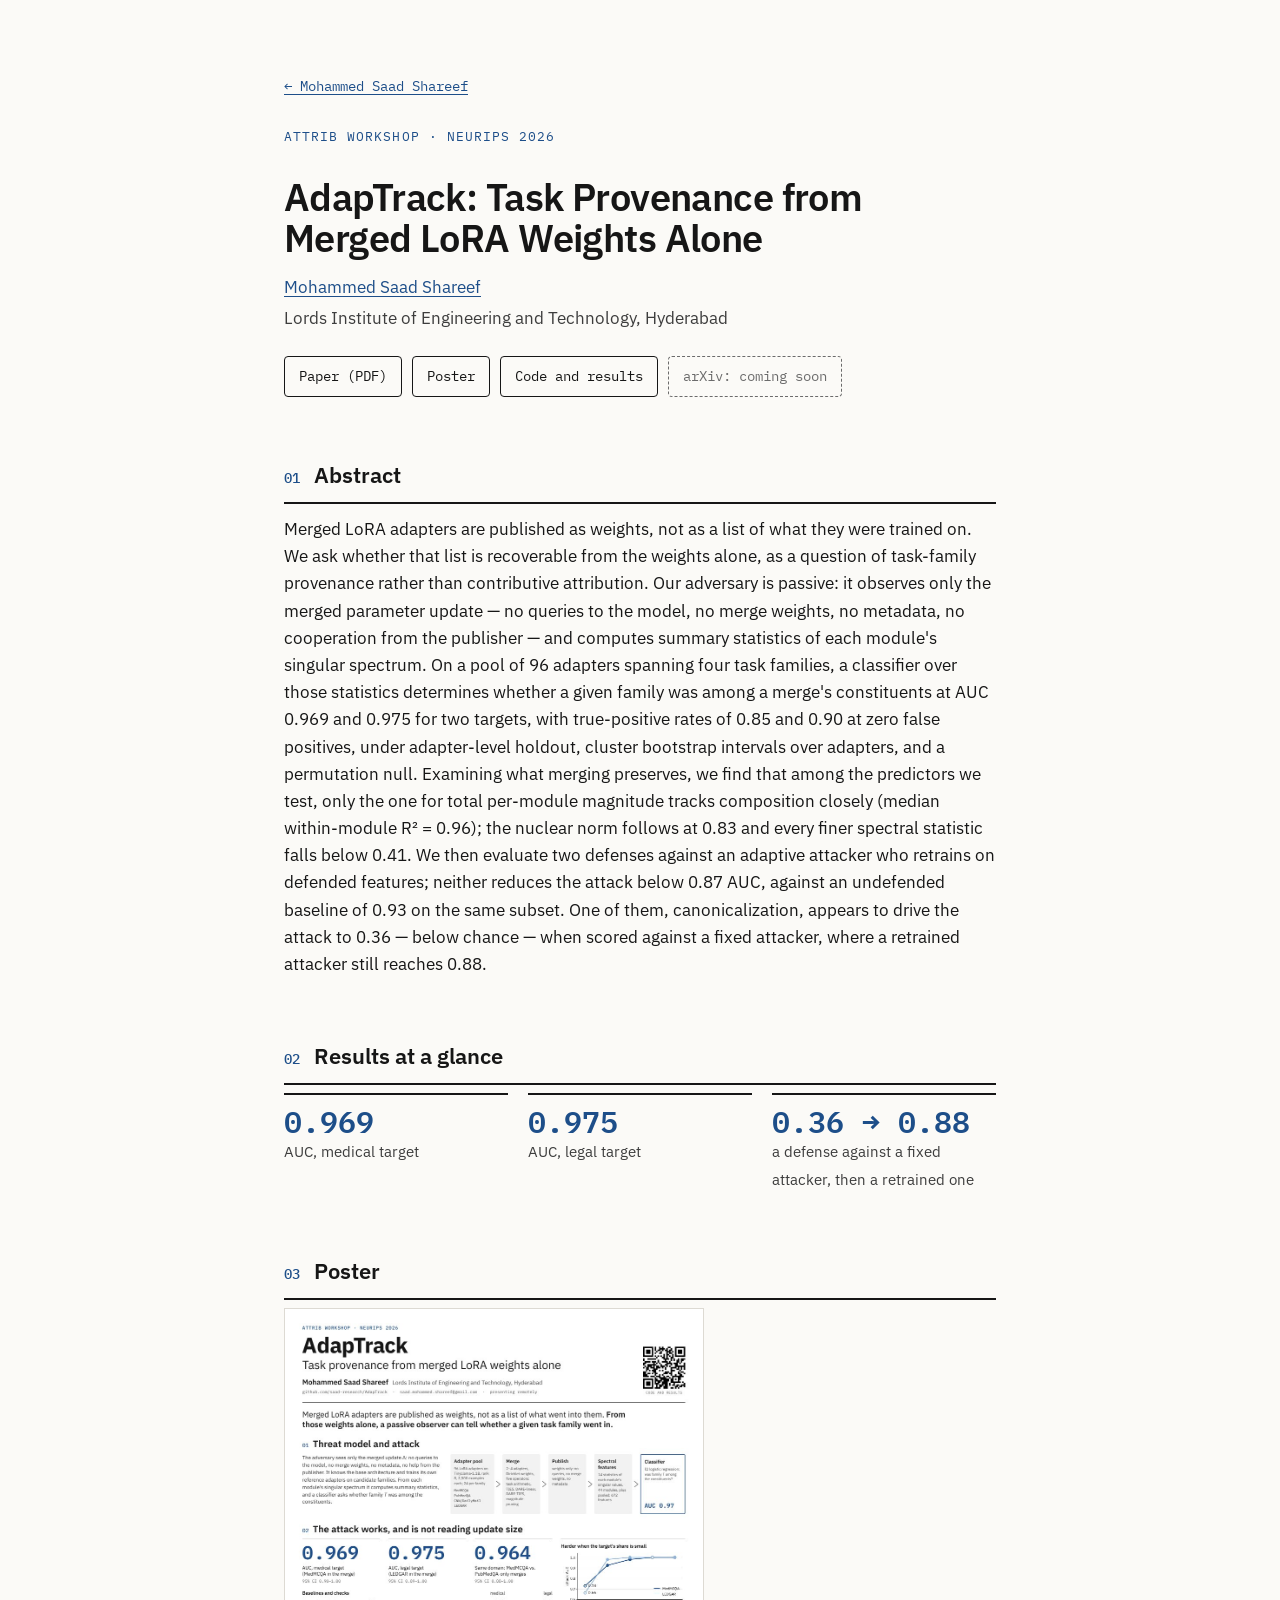
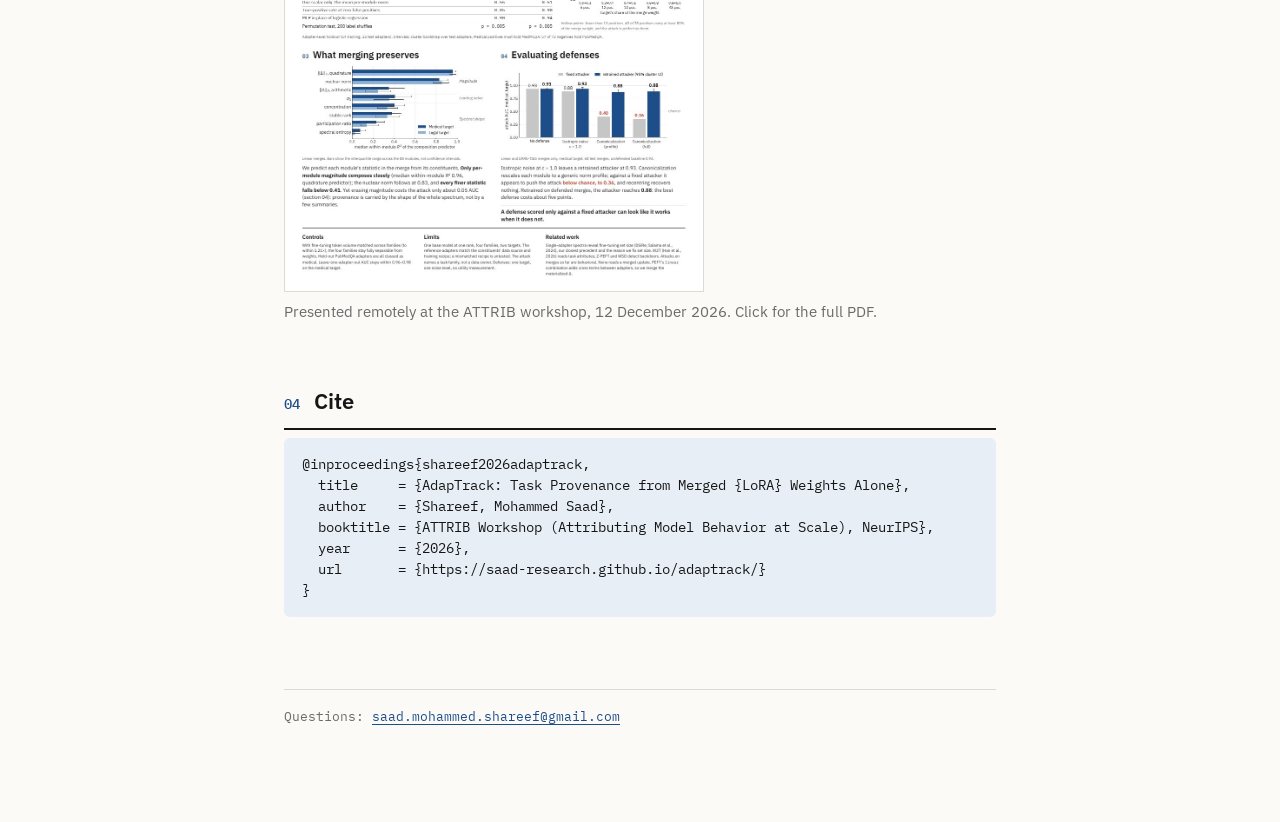
==== index.html @ 5684239e "Add files via upload" ====
<!doctype html>
<html lang="en">
<head>
<meta charset="utf-8">
<meta name="viewport" content="width=device-width, initial-scale=1">
<title>AdapTrack: Task Provenance from Merged LoRA Weights Alone</title>
<meta name="description" content="AdapTrack (ATTRIB Workshop, NeurIPS 2026): recovering which task families went into a merged LoRA adapter from its weights alone. Paper, poster, code.">
<link rel="preconnect" href="https://fonts.googleapis.com">
<link rel="preconnect" href="https://fonts.gstatic.com" crossorigin>
<link rel="stylesheet" href="https://fonts.googleapis.com/css2?family=IBM+Plex+Mono:wght@400;500;600&family=IBM+Plex+Sans:ital,wght@0,400;0,600;1,400&display=swap">
<link rel="stylesheet" href="../style.css">
</head>
<body>
<main class="page">

<a class="back" href="../">← Mohammed Saad Shareef</a>

<p class="kicker" style="margin-top: 28px">ATTRIB Workshop · NeurIPS 2026</p>
<h1 class="paper-title">AdapTrack: Task Provenance from Merged LoRA Weights Alone</h1>
<p class="authors"><a href="../">Mohammed Saad Shareef</a></p>
<p class="venue">Lords Institute of Engineering and Technology, Hyderabad</p>

<div class="buttons">
<a href="../files/adaptrack-neurips-attrib-2026.pdf">Paper (PDF)</a>
<a href="../files/adaptrack-poster.pdf">Poster</a>
<a href="https://github.com/saad-research/AdapTrack">Code and results</a>
<span>arXiv: coming soon</span>
</div>

<section>
<h2><span class="num">01</span>Abstract</h2>
<p>Merged LoRA adapters are published as weights, not as a list of what they were trained on. We ask whether that list is recoverable from the weights alone, as a question of task-family provenance rather than contributive attribution. Our adversary is passive: it observes only the merged parameter update — no queries to the model, no merge weights, no metadata, no cooperation from the publisher — and computes summary statistics of each module's singular spectrum. On a pool of 96 adapters spanning four task families, a classifier over those statistics determines whether a given family was among a merge's constituents at AUC 0.969 and 0.975 for two targets, with true-positive rates of 0.85 and 0.90 at zero false positives, under adapter-level holdout, cluster bootstrap intervals over adapters, and a permutation null. Examining what merging preserves, we find that among the predictors we test, only the one for total per-module magnitude tracks composition closely (median within-module R² = 0.96); the nuclear norm follows at 0.83 and every finer spectral statistic falls below 0.41. We then evaluate two defenses against an adaptive attacker who retrains on defended features; neither reduces the attack below 0.87 AUC, against an undefended baseline of 0.93 on the same subset. One of them, canonicalization, appears to drive the attack to 0.36 — below chance — when scored against a fixed attacker, where a retrained attacker still reaches 0.88.</p>
</section>

<section>
<h2><span class="num">02</span>Results at a glance</h2>
<div class="numbers">
<div><b>0.969</b><span>AUC, medical target</span></div>
<div><b>0.975</b><span>AUC, legal target</span></div>
<div><b>0.36 → 0.88</b><span>a defense against a fixed attacker, then a retrained one</span></div>
</div>
</section>

<section>
<h2><span class="num">03</span>Poster</h2>
<figure class="poster-thumb">
<a href="../files/adaptrack-poster.pdf"><img src="poster-preview.jpg" alt="AdapTrack poster" width="962" height="1339"></a>
<figcaption>Presented remotely at the ATTRIB workshop, 12 December 2026. Click for the full PDF.</figcaption>
</figure>
</section>

<section>
<h2><span class="num">04</span>Cite</h2>
<pre>@inproceedings{shareef2026adaptrack,
  title     = {AdapTrack: Task Provenance from Merged {LoRA} Weights Alone},
  author    = {Shareef, Mohammed Saad},
  booktitle = {ATTRIB Workshop (Attributing Model Behavior at Scale), NeurIPS},
  year      = {2026},
  url       = {https://saad-research.github.io/adaptrack/}
}</pre>
</section>

<footer>Questions: <a href="mailto:saad.mohammed.shareef@gmail.com">saad.mohammed.shareef@gmail.com</a></footer>
</main>
</body>
</html>
---- style.css ----
/* Mohammed Saad Shareef — personal site */
:root {
  --paper: #fbfaf7;
  --ink: #161616;
  --ink-2: #3d3d3d;
  --muted: #6b6b6b;
  --rule: #dddad3;
  --accent: #1d4e89;
  --accent-soft: #e8eef6;
  --sans: "IBM Plex Sans", system-ui, -apple-system, "Segoe UI", sans-serif;
  --mono: "IBM Plex Mono", ui-monospace, "SFMono-Regular", Menlo, monospace;
}
@media (prefers-color-scheme: dark) {
  :root {
    --paper: #121212;
    --ink: #ececea;
    --ink-2: #c4c4c0;
    --muted: #9a9a95;
    --rule: #2e2e2c;
    --accent: #8fb3e6;
    --accent-soft: #1c2633;
  }
}

* { box-sizing: border-box; }
html { -webkit-text-size-adjust: 100%; }
body {
  margin: 0;
  background: var(--paper);
  color: var(--ink);
  font-family: var(--sans);
  font-size: 17px;
  line-height: 1.6;
}
.page {
  max-width: 760px;
  margin: 0 auto;
  padding: 72px 24px 96px;
}
a { color: var(--accent); text-decoration-thickness: 1px; text-underline-offset: 3px; }
a:hover { text-decoration-thickness: 2px; }

/* header */
.kicker {
  margin: 0 0 14px;
  font-family: var(--mono);
  font-size: 13px;
  letter-spacing: 0.08em;
  text-transform: uppercase;
  color: var(--accent);
}
h1 {
  margin: 0;
  font-size: 44px;
  line-height: 1.08;
  font-weight: 600;
  letter-spacing: -0.015em;
}
.lede { margin: 20px 0 0; font-size: 19px; color: var(--ink-2); max-width: 640px; }
.contact {
  margin: 22px 0 0;
  padding: 0;
  list-style: none;
  display: flex;
  flex-wrap: wrap;
  gap: 6px 22px;
  font-family: var(--mono);
  font-size: 14px;
}
.note {
  margin: 28px 0 0;
  padding: 14px 18px;
  background: var(--accent-soft);
  border-radius: 6px;
  font-size: 16px;
  color: var(--ink);
}

/* sections */
section { margin-top: 60px; }
h2 {
  margin: 0 0 6px;
  padding-bottom: 10px;
  border-bottom: 2px solid var(--ink);
  display: flex;
  align-items: baseline;
  gap: 14px;
  font-size: 22px;
  font-weight: 600;
}
h2 .num { font-family: var(--mono); font-size: 14px; font-weight: 500; color: var(--accent); }

/* entries */
.entry {
  display: grid;
  grid-template-columns: 64px minmax(0, 1fr);
  gap: 0 20px;
  padding: 20px 0;
  border-bottom: 1px solid var(--rule);
}
.entry:last-child { border-bottom: 0; }
.year { font-family: var(--mono); font-size: 14px; color: var(--muted); padding-top: 3px; }
.title { margin: 0; font-size: 18px; font-weight: 600; line-height: 1.4; }
.title a { color: var(--ink); text-decoration: none; }
.title a:hover { color: var(--accent); text-decoration: underline; }
.meta { margin: 4px 0 0; font-size: 15px; color: var(--ink-2); }
.status { font-family: var(--mono); font-size: 12px; letter-spacing: 0.04em; text-transform: uppercase; color: var(--accent); }
.status.pending { color: var(--muted); }
.desc { margin: 8px 0 0; font-size: 15.5px; color: var(--ink-2); }
.links { margin: 10px 0 0; display: flex; flex-wrap: wrap; gap: 4px 16px; font-family: var(--mono); font-size: 13.5px; }

footer {
  margin-top: 72px;
  padding-top: 16px;
  border-top: 1px solid var(--rule);
  font-family: var(--mono);
  font-size: 12.5px;
  color: var(--muted);
}

/* paper page */
.back { font-family: var(--mono); font-size: 13.5px; }
.paper-title { margin-top: 28px; font-size: 38px; }
.authors { margin: 16px 0 0; font-size: 17px; }
.venue { margin: 4px 0 0; color: var(--ink-2); }
.buttons { margin: 24px 0 0; display: flex; flex-wrap: wrap; gap: 10px; }
.buttons a, .buttons span {
  font-family: var(--mono);
  font-size: 14px;
  padding: 8px 14px;
  border: 1.5px solid var(--ink);
  border-radius: 4px;
  color: var(--ink);
  text-decoration: none;
}
.buttons a:hover { background: var(--ink); color: var(--paper); }
.buttons span { border-style: dashed; color: var(--muted); border-color: var(--muted); }
.numbers {
  margin: 8px 0 0;
  display: grid;
  grid-template-columns: repeat(3, minmax(0, 1fr));
  gap: 20px;
}
.numbers div { border-top: 2px solid var(--ink); padding-top: 10px; }
.numbers b { display: block; white-space: nowrap; font-family: var(--mono); font-size: 30px; font-weight: 600; color: var(--accent); line-height: 1.1; }
.numbers span { font-size: 14.5px; color: var(--ink-2); }
.poster-thumb { margin: 8px 0 0; }
.poster-thumb img { width: 100%; max-width: 420px; height: auto; display: block; border: 1px solid var(--rule); }
.poster-thumb figcaption { margin-top: 8px; font-size: 14.5px; color: var(--muted); }
pre {
  margin: 8px 0 0;
  padding: 16px 18px;
  overflow-x: auto;
  background: var(--accent-soft);
  border-radius: 6px;
  font-family: var(--mono);
  font-size: 13.5px;
  line-height: 1.55;
}
p { margin: 12px 0 0; }

@media (max-width: 600px) {
  .page { padding-top: 48px; }
  h1 { font-size: 34px; }
  .paper-title { font-size: 28px; }
  .entry { grid-template-columns: minmax(0, 1fr); }
  .year { padding-top: 0; }
  .numbers { grid-template-columns: minmax(0, 1fr); }
}
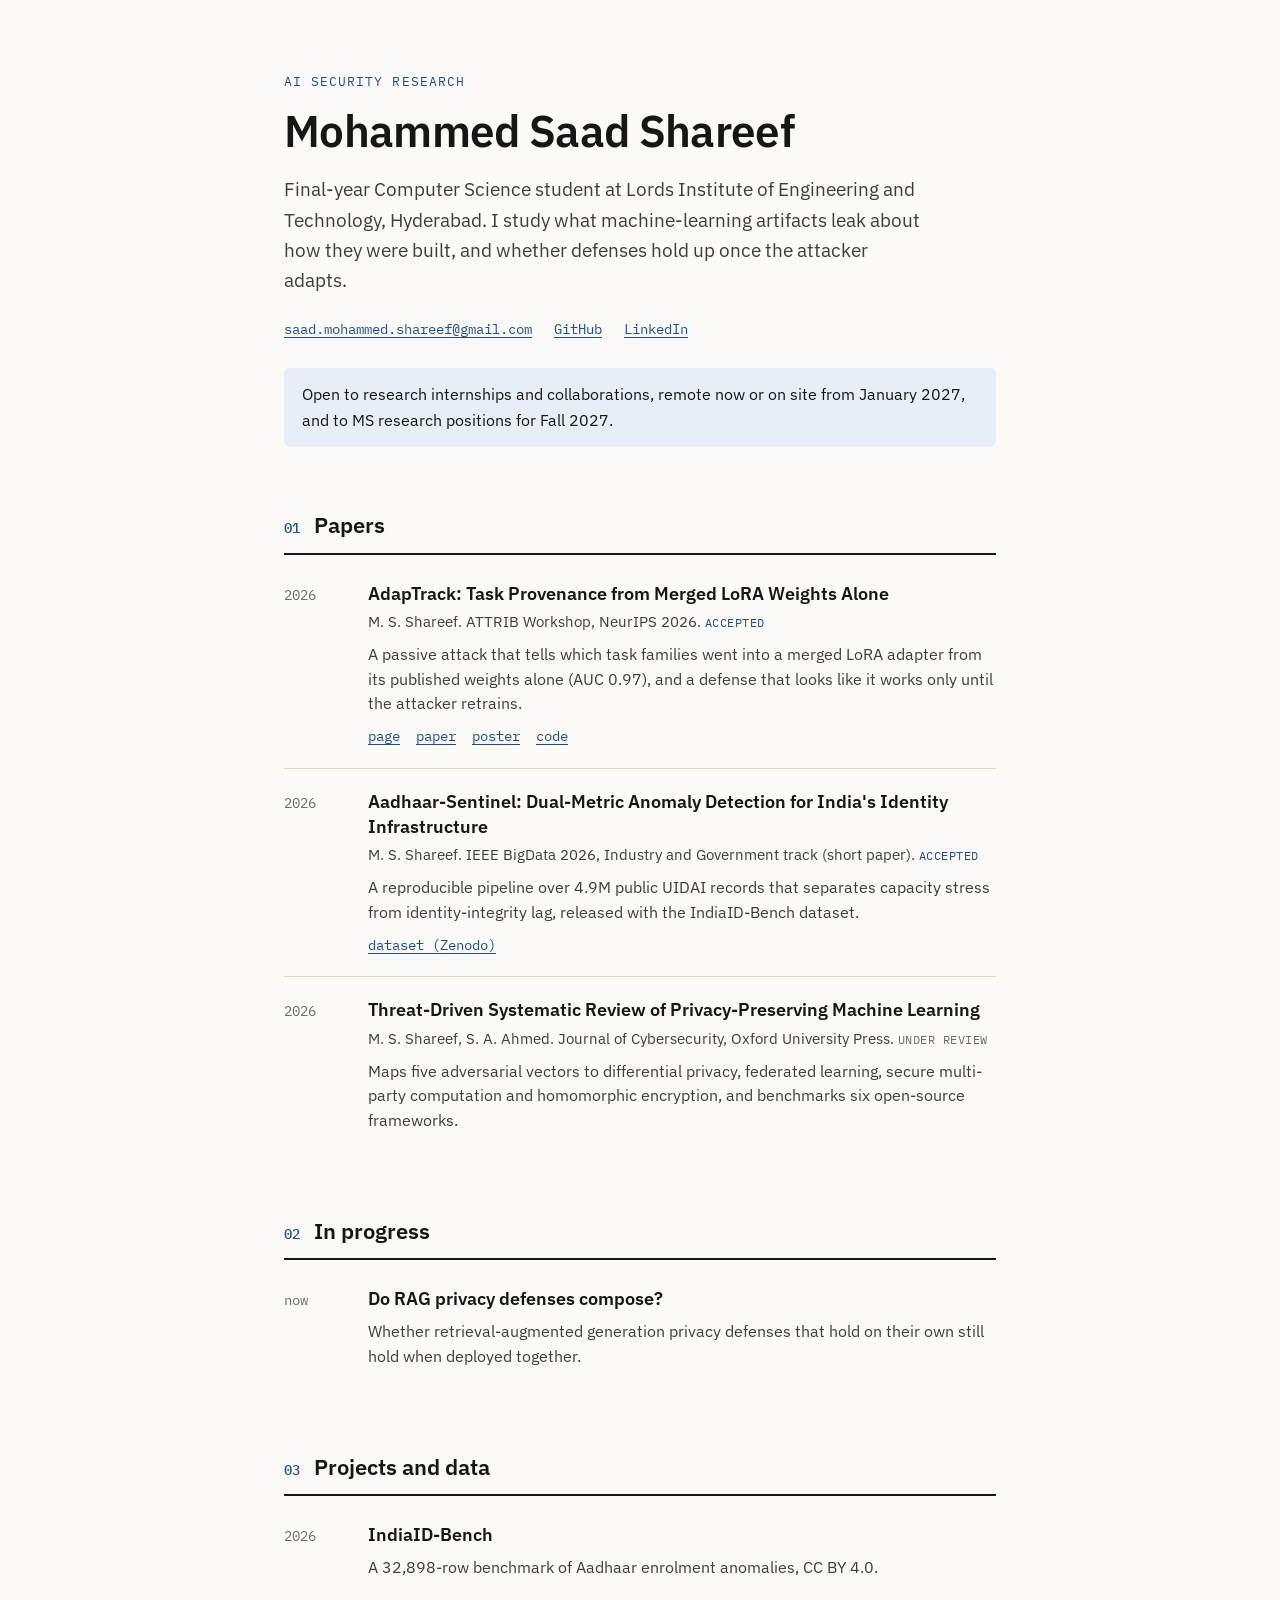
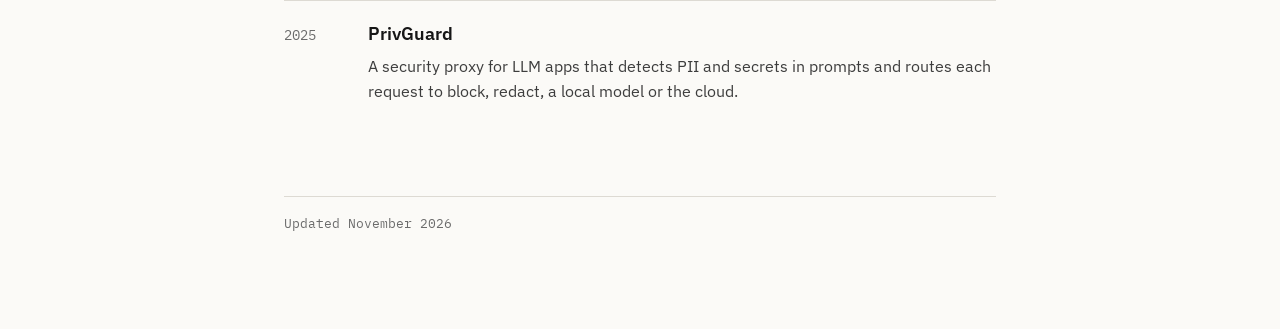
==== commit be0a9fd9: "Update index.html" ====
--- a/index.html
+++ b/index.html
@@ -3,64 +3,91 @@
 <head>
 <meta charset="utf-8">
 <meta name="viewport" content="width=device-width, initial-scale=1">
-<title>AdapTrack: Task Provenance from Merged LoRA Weights Alone</title>
-<meta name="description" content="AdapTrack (ATTRIB Workshop, NeurIPS 2026): recovering which task families went into a merged LoRA adapter from its weights alone. Paper, poster, code.">
+<title>Mohammed Saad Shareef</title>
+<meta name="description" content="Mohammed Saad Shareef: AI security research. Papers, projects and contact.">
 <link rel="preconnect" href="https://fonts.googleapis.com">
 <link rel="preconnect" href="https://fonts.gstatic.com" crossorigin>
-<link rel="stylesheet" href="https://fonts.googleapis.com/css2?family=IBM+Plex+Mono:wght@400;500;600&family=IBM+Plex+Sans:ital,wght@0,400;0,600;1,400&display=swap">
-<link rel="stylesheet" href="../style.css">
+<link rel="stylesheet" href="https://fonts.googleapis.com/css2?family=IBM+Plex+Mono:wght@400;500&family=IBM+Plex+Sans:ital,wght@0,400;0,600;1,400&display=swap">
+<link rel="stylesheet" href="style.css">
 </head>
 <body>
 <main class="page">
 
-<a class="back" href="../">← Mohammed Saad Shareef</a>
+<header>
+<p class="kicker">AI security research</p>
+<h1>Mohammed Saad Shareef</h1>
+<p class="lede">Final-year Computer Science student at Lords Institute of Engineering and Technology, Hyderabad. I study what machine-learning artifacts leak about how they were built, and whether defenses hold up once the attacker adapts.</p>
+<ul class="contact">
+<li><a href="mailto:saad.mohammed.shareef@gmail.com">saad.mohammed.shareef@gmail.com</a></li>
+<li><a href="https://github.com/saad-research">GitHub</a></li>
+<li><a href="https://www.linkedin.com/in/mohammed-saad-shareef/">LinkedIn</a></li>
+</ul>
+<p class="note">Open to research internships and collaborations, remote now or on site from January 2027, and to MS research positions for Fall 2027.</p>
+</header>
 
-<p class="kicker" style="margin-top: 28px">ATTRIB Workshop · NeurIPS 2026</p>
-<h1 class="paper-title">AdapTrack: Task Provenance from Merged LoRA Weights Alone</h1>
-<p class="authors"><a href="../">Mohammed Saad Shareef</a></p>
-<p class="venue">Lords Institute of Engineering and Technology, Hyderabad</p>
+<section>
+<h2><span class="num">01</span>Papers</h2>
 
-<div class="buttons">
-<a href="../files/adaptrack-neurips-attrib-2026.pdf">Paper (PDF)</a>
-<a href="../files/adaptrack-poster.pdf">Poster</a>
-<a href="https://github.com/saad-research/AdapTrack">Code and results</a>
-<span>arXiv: coming soon</span>
+<div class="entry">
+<div class="year">2026</div>
+<div>
+<p class="title"><a href="adaptrack/">AdapTrack: Task Provenance from Merged LoRA Weights Alone</a></p>
+<p class="meta">M. S. Shareef. ATTRIB Workshop, NeurIPS 2026. <span class="status">Accepted</span></p>
+<p class="desc">A passive attack that tells which task families went into a merged LoRA adapter from its published weights alone (AUC 0.97), and a defense that looks like it works only until the attacker retrains.</p>
+<p class="links"><a href="adaptrack/">page</a><a href="files/adaptrack-neurips-attrib-2026.pdf">paper</a><a href="files/adaptrack-poster.pdf">poster</a><a href="https://github.com/saad-research/AdapTrack">code</a></p>
+</div>
 </div>
 
-<section>
-<h2><span class="num">01</span>Abstract</h2>
-<p>Merged LoRA adapters are published as weights, not as a list of what they were trained on. We ask whether that list is recoverable from the weights alone, as a question of task-family provenance rather than contributive attribution. Our adversary is passive: it observes only the merged parameter update — no queries to the model, no merge weights, no metadata, no cooperation from the publisher — and computes summary statistics of each module's singular spectrum. On a pool of 96 adapters spanning four task families, a classifier over those statistics determines whether a given family was among a merge's constituents at AUC 0.969 and 0.975 for two targets, with true-positive rates of 0.85 and 0.90 at zero false positives, under adapter-level holdout, cluster bootstrap intervals over adapters, and a permutation null. Examining what merging preserves, we find that among the predictors we test, only the one for total per-module magnitude tracks composition closely (median within-module R² = 0.96); the nuclear norm follows at 0.83 and every finer spectral statistic falls below 0.41. We then evaluate two defenses against an adaptive attacker who retrains on defended features; neither reduces the attack below 0.87 AUC, against an undefended baseline of 0.93 on the same subset. One of them, canonicalization, appears to drive the attack to 0.36 — below chance — when scored against a fixed attacker, where a retrained attacker still reaches 0.88.</p>
-</section>
+<div class="entry">
+<div class="year">2026</div>
+<div>
+<p class="title">Aadhaar-Sentinel: Dual-Metric Anomaly Detection for India's Identity Infrastructure</p>
+<p class="meta">M. S. Shareef. IEEE BigData 2026, Industry and Government track (short paper). <span class="status">Accepted</span></p>
+<p class="desc">A reproducible pipeline over 4.9M public UIDAI records that separates capacity stress from identity-integrity lag, released with the IndiaID-Bench dataset.</p>
+<p class="links"><a href="https://doi.org/10.5281/zenodo.21507204">dataset (Zenodo)</a></p>
+</div>
+</div>
 
-<section>
-<h2><span class="num">02</span>Results at a glance</h2>
-<div class="numbers">
-<div><b>0.969</b><span>AUC, medical target</span></div>
-<div><b>0.975</b><span>AUC, legal target</span></div>
-<div><b>0.36 → 0.88</b><span>a defense against a fixed attacker, then a retrained one</span></div>
+<div class="entry">
+<div class="year">2026</div>
+<div>
+<p class="title">Threat-Driven Systematic Review of Privacy-Preserving Machine Learning</p>
+<p class="meta">M. S. Shareef, S. A. Ahmed. Journal of Cybersecurity, Oxford University Press. <span class="status pending">Under review</span></p>
+<p class="desc">Maps five adversarial vectors to differential privacy, federated learning, secure multi-party computation and homomorphic encryption, and benchmarks six open-source frameworks.</p>
+</div>
 </div>
 </section>
 
 <section>
-<h2><span class="num">03</span>Poster</h2>
-<figure class="poster-thumb">
-<a href="../files/adaptrack-poster.pdf"><img src="poster-preview.jpg" alt="AdapTrack poster" width="962" height="1339"></a>
-<figcaption>Presented remotely at the ATTRIB workshop, 12 December 2026. Click for the full PDF.</figcaption>
-</figure>
+<h2><span class="num">02</span>In progress</h2>
+<div class="entry">
+<div class="year">now</div>
+<div>
+<p class="title">Do RAG privacy defenses compose?</p>
+<p class="desc">Whether retrieval-augmented generation privacy defenses that hold on their own still hold when deployed together.</p>
+</div>
+</div>
 </section>
 
 <section>
-<h2><span class="num">04</span>Cite</h2>
-<pre>@inproceedings{shareef2026adaptrack,
-  title     = {AdapTrack: Task Provenance from Merged {LoRA} Weights Alone},
-  author    = {Shareef, Mohammed Saad},
-  booktitle = {ATTRIB Workshop (Attributing Model Behavior at Scale), NeurIPS},
-  year      = {2026},
-  url       = {https://saad-research.github.io/adaptrack/}
-}</pre>
+<h2><span class="num">03</span>Projects and data</h2>
+<div class="entry">
+<div class="year">2026</div>
+<div>
+<p class="title"><a href="https://doi.org/10.5281/zenodo.21507204">IndiaID-Bench</a></p>
+<p class="desc">A 32,898-row benchmark of Aadhaar enrolment anomalies, CC BY 4.0.</p>
+</div>
+</div>
+<div class="entry">
+<div class="year">2025</div>
+<div>
+<p class="title"><a href="https://github.com/saad-research/Privguard_A-Privacy-Gateway-for-LLMs">PrivGuard</a></p>
+<p class="desc">A security proxy for LLM apps that detects PII and secrets in prompts and routes each request to block, redact, a local model or the cloud.</p>
+</div>
+</div>
 </section>
 
-<footer>Questions: <a href="mailto:saad.mohammed.shareef@gmail.com">saad.mohammed.shareef@gmail.com</a></footer>
+<footer>Updated November 2026</footer>
 </main>
 </body>
 </html>
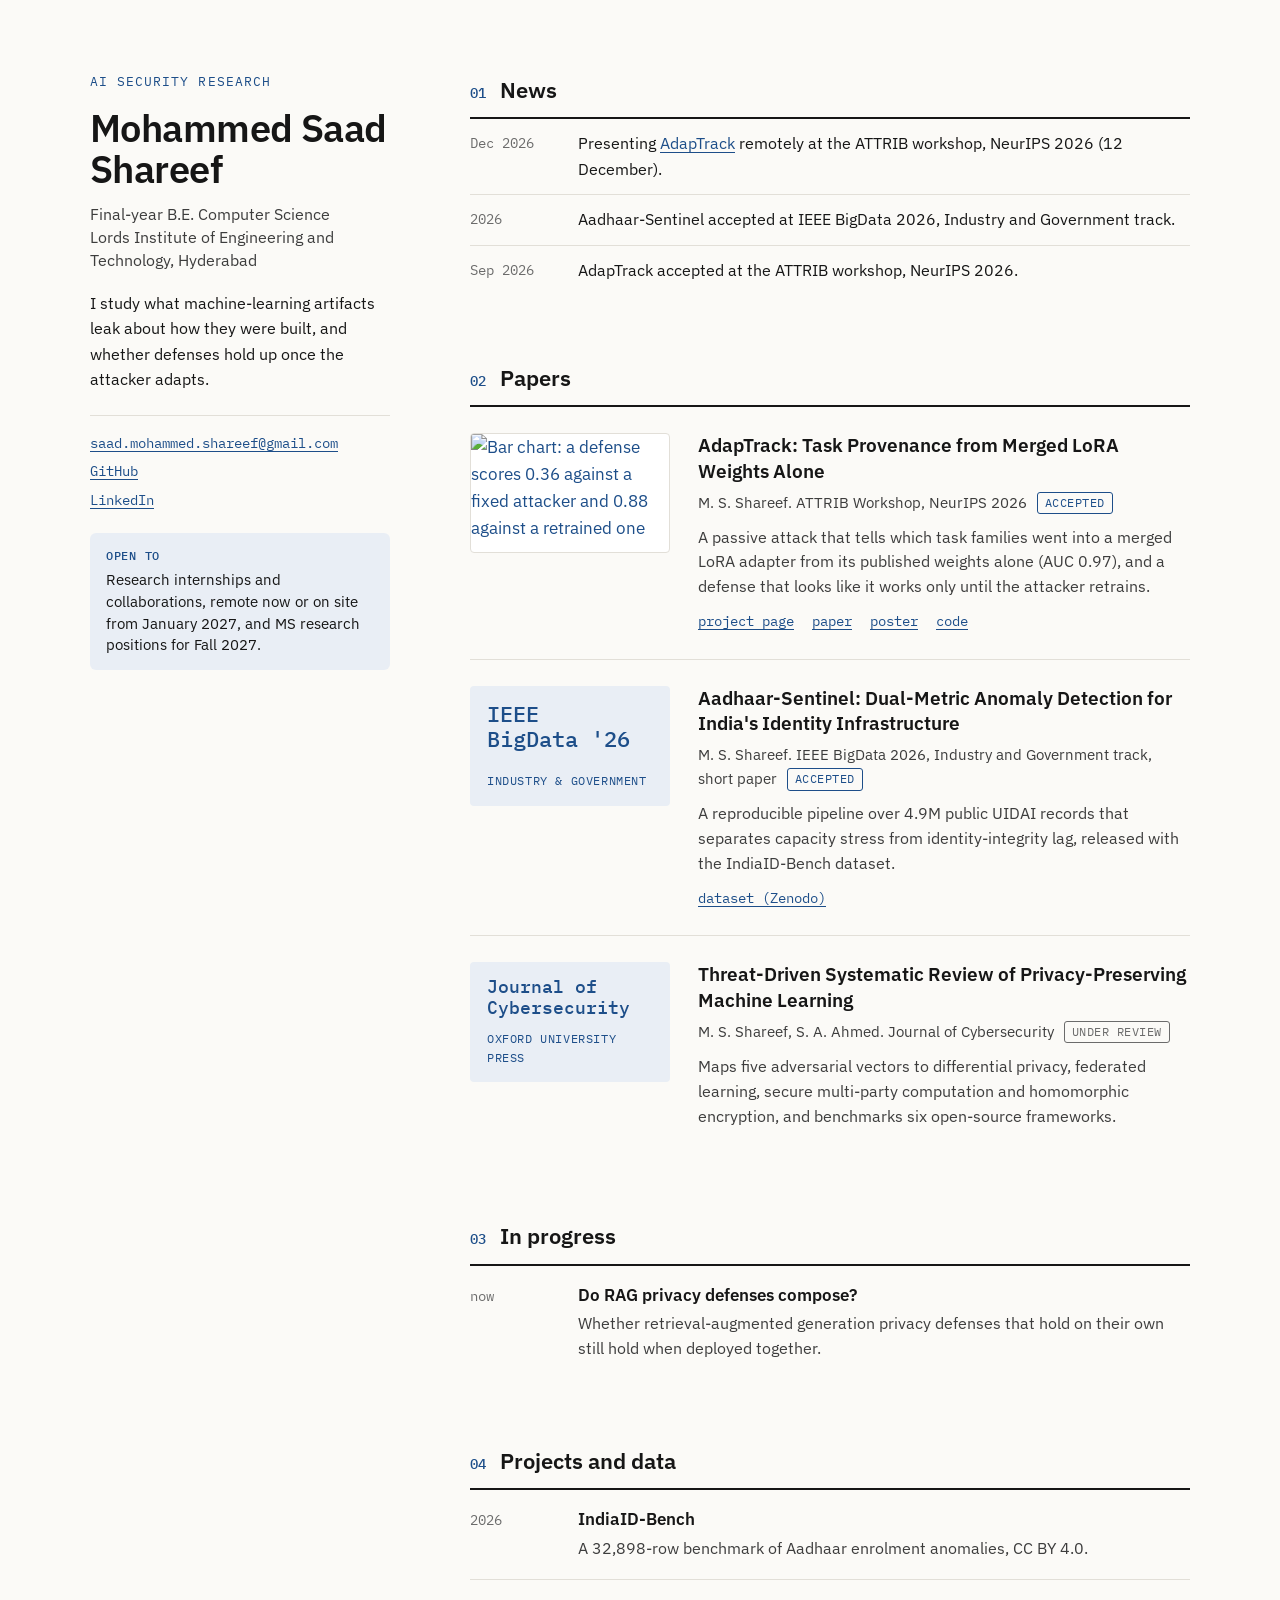
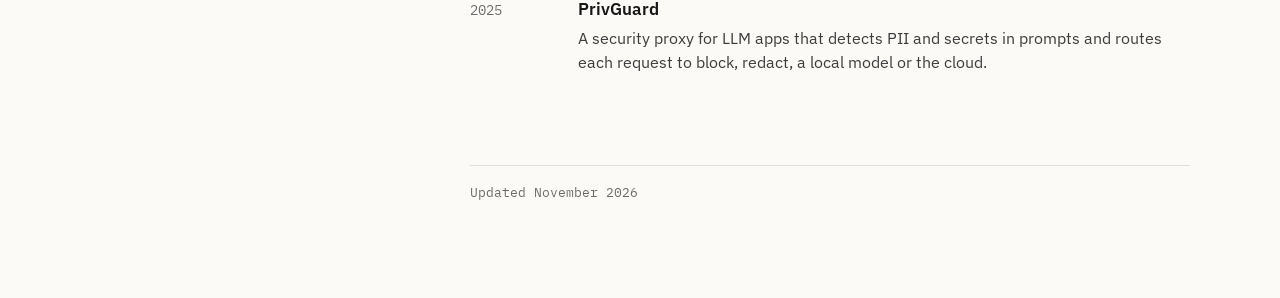
==== commit bb560e50: "Update index.html" ====
--- a/index.html
+++ b/index.html
@@ -11,57 +11,69 @@
 <link rel="stylesheet" href="style.css">
 </head>
 <body>
-<main class="page">
+<div class="layout">
 
-<header>
+<aside class="side">
 <p class="kicker">AI security research</p>
 <h1>Mohammed Saad Shareef</h1>
-<p class="lede">Final-year Computer Science student at Lords Institute of Engineering and Technology, Hyderabad. I study what machine-learning artifacts leak about how they were built, and whether defenses hold up once the attacker adapts.</p>
-<ul class="contact">
-<li><a href="mailto:saad.mohammed.shareef@gmail.com">saad.mohammed.shareef@gmail.com</a></li>
-<li><a href="https://github.com/saad-research">GitHub</a></li>
-<li><a href="https://www.linkedin.com/in/mohammed-saad-shareef/">LinkedIn</a></li>
+<p class="role">Final-year B.E. Computer Science<br>Lords Institute of Engineering and Technology, Hyderabad</p>
+<p class="bio">I study what machine-learning artifacts leak about how they were built, and whether defenses hold up once the attacker adapts.</p>
+<ul class="links">
+<li><span class="label">Email</span><a href="mailto:saad.mohammed.shareef@gmail.com">saad.mohammed.shareef@gmail.com</a></li>
+<li><span class="label">GitHub</span><a href="https://github.com/saad-research">GitHub</a></li>
+<li><span class="label">LinkedIn</span><a href="https://www.linkedin.com/in/mohammed-saad-shareef/">LinkedIn</a></li>
 </ul>
-<p class="note">Open to research internships and collaborations, remote now or on site from January 2027, and to MS research positions for Fall 2027.</p>
-</header>
+<p class="open"><b>Open to</b>Research internships and collaborations, remote now or on site from January 2027, and MS research positions for Fall 2027.</p>
+</aside>
+
+<main class="main">
 
 <section>
-<h2><span class="num">01</span>Papers</h2>
-
-<div class="entry">
-<div class="year">2026</div>
-<div>
-<p class="title"><a href="adaptrack/">AdapTrack: Task Provenance from Merged LoRA Weights Alone</a></p>
-<p class="meta">M. S. Shareef. ATTRIB Workshop, NeurIPS 2026. <span class="status">Accepted</span></p>
-<p class="desc">A passive attack that tells which task families went into a merged LoRA adapter from its published weights alone (AUC 0.97), and a defense that looks like it works only until the attacker retrains.</p>
-<p class="links"><a href="adaptrack/">page</a><a href="files/adaptrack-neurips-attrib-2026.pdf">paper</a><a href="files/adaptrack-poster.pdf">poster</a><a href="https://github.com/saad-research/AdapTrack">code</a></p>
-</div>
-</div>
-
-<div class="entry">
-<div class="year">2026</div>
-<div>
-<p class="title">Aadhaar-Sentinel: Dual-Metric Anomaly Detection for India's Identity Infrastructure</p>
-<p class="meta">M. S. Shareef. IEEE BigData 2026, Industry and Government track (short paper). <span class="status">Accepted</span></p>
-<p class="desc">A reproducible pipeline over 4.9M public UIDAI records that separates capacity stress from identity-integrity lag, released with the IndiaID-Bench dataset.</p>
-<p class="links"><a href="https://doi.org/10.5281/zenodo.21507204">dataset (Zenodo)</a></p>
-</div>
-</div>
-
-<div class="entry">
-<div class="year">2026</div>
-<div>
-<p class="title">Threat-Driven Systematic Review of Privacy-Preserving Machine Learning</p>
-<p class="meta">M. S. Shareef, S. A. Ahmed. Journal of Cybersecurity, Oxford University Press. <span class="status pending">Under review</span></p>
-<p class="desc">Maps five adversarial vectors to differential privacy, federated learning, secure multi-party computation and homomorphic encryption, and benchmarks six open-source frameworks.</p>
-</div>
-</div>
+<h2><span class="num">01</span>News</h2>
+<ul class="news">
+<li><span class="date">Dec 2026</span><span>Presenting <a href="adaptrack/">AdapTrack</a> remotely at the ATTRIB workshop, NeurIPS 2026 (12 December).</span></li>
+<li><span class="date">2026</span><span>Aadhaar-Sentinel accepted at IEEE BigData 2026, Industry and Government track.</span></li>
+<li><span class="date">Sep 2026</span><span>AdapTrack accepted at the ATTRIB workshop, NeurIPS 2026.</span></li>
+</ul>
 </section>
 
 <section>
-<h2><span class="num">02</span>In progress</h2>
-<div class="entry">
-<div class="year">now</div>
+<h2><span class="num">02</span>Papers</h2>
+
+<article class="paper">
+<a class="thumb" href="adaptrack/"><img src="adaptrack/thumb.png" alt="Bar chart: a defense scores 0.36 against a fixed attacker and 0.88 against a retrained one" width="1200" height="591"></a>
+<div>
+<p class="title"><a href="adaptrack/">AdapTrack: Task Provenance from Merged LoRA Weights Alone</a></p>
+<p class="meta">M. S. Shareef. ATTRIB Workshop, NeurIPS 2026 <span class="tag">Accepted</span></p>
+<p class="desc">A passive attack that tells which task families went into a merged LoRA adapter from its published weights alone (AUC 0.97), and a defense that looks like it works only until the attacker retrains.</p>
+<p class="plinks"><a href="adaptrack/">project page</a><a href="files/adaptrack-neurips-attrib-2026.pdf">paper</a><a href="files/adaptrack-poster.pdf">poster</a><a href="https://github.com/saad-research/AdapTrack">code</a></p>
+</div>
+</article>
+
+<article class="paper">
+<a class="thumb type" href="https://doi.org/10.5281/zenodo.21507204"><span class="big">IEEE<br>BigData '26</span><span class="small">Industry &amp; Government</span></a>
+<div>
+<p class="title">Aadhaar-Sentinel: Dual-Metric Anomaly Detection for India's Identity Infrastructure</p>
+<p class="meta">M. S. Shareef. IEEE BigData 2026, Industry and Government track, short paper <span class="tag">Accepted</span></p>
+<p class="desc">A reproducible pipeline over 4.9M public UIDAI records that separates capacity stress from identity-integrity lag, released with the IndiaID-Bench dataset.</p>
+<p class="plinks"><a href="https://doi.org/10.5281/zenodo.21507204">dataset (Zenodo)</a></p>
+</div>
+</article>
+
+<article class="paper">
+<div class="thumb type"><span class="big" style="font-size: 18px">Journal of<br>Cybersecurity</span><span class="small">Oxford University Press</span></div>
+<div>
+<p class="title">Threat-Driven Systematic Review of Privacy-Preserving Machine Learning</p>
+<p class="meta">M. S. Shareef, S. A. Ahmed. Journal of Cybersecurity <span class="tag pending">Under review</span></p>
+<p class="desc">Maps five adversarial vectors to differential privacy, federated learning, secure multi-party computation and homomorphic encryption, and benchmarks six open-source frameworks.</p>
+</div>
+</article>
+</section>
+
+<section>
+<h2><span class="num">03</span>In progress</h2>
+<div class="row">
+<span class="date">now</span>
 <div>
 <p class="title">Do RAG privacy defenses compose?</p>
 <p class="desc">Whether retrieval-augmented generation privacy defenses that hold on their own still hold when deployed together.</p>
@@ -70,16 +82,16 @@
 </section>
 
 <section>
-<h2><span class="num">03</span>Projects and data</h2>
-<div class="entry">
-<div class="year">2026</div>
+<h2><span class="num">04</span>Projects and data</h2>
+<div class="row">
+<span class="date">2026</span>
 <div>
 <p class="title"><a href="https://doi.org/10.5281/zenodo.21507204">IndiaID-Bench</a></p>
 <p class="desc">A 32,898-row benchmark of Aadhaar enrolment anomalies, CC BY 4.0.</p>
 </div>
 </div>
-<div class="entry">
-<div class="year">2025</div>
+<div class="row">
+<span class="date">2025</span>
 <div>
 <p class="title"><a href="https://github.com/saad-research/Privguard_A-Privacy-Gateway-for-LLMs">PrivGuard</a></p>
 <p class="desc">A security proxy for LLM apps that detects PII and secrets in prompts and routes each request to block, redact, a local model or the cloud.</p>
@@ -89,5 +101,7 @@
 
 <footer>Updated November 2026</footer>
 </main>
+
+</div>
 </body>
 </html>
--- a/style.css
+++ b/style.css
@@ -1,18 +1,20 @@
 /* Mohammed Saad Shareef — personal site */
 :root {
   --paper: #fbfaf7;
+  --surface: #ffffff;
   --ink: #161616;
   --ink-2: #3d3d3d;
   --muted: #6b6b6b;
-  --rule: #dddad3;
+  --rule: #e2dfd8;
   --accent: #1d4e89;
-  --accent-soft: #e8eef6;
+  --accent-soft: #e9eef5;
   --sans: "IBM Plex Sans", system-ui, -apple-system, "Segoe UI", sans-serif;
   --mono: "IBM Plex Mono", ui-monospace, "SFMono-Regular", Menlo, monospace;
 }
 @media (prefers-color-scheme: dark) {
   :root {
     --paper: #121212;
+    --surface: #1a1a1a;
     --ink: #ececea;
     --ink-2: #c4c4c0;
     --muted: #9a9a95;
@@ -20,6 +22,7 @@
     --accent: #8fb3e6;
     --accent-soft: #1c2633;
   }
+  .thumb img { filter: brightness(0.92); }
 }
 
 * { box-sizing: border-box; }
@@ -32,15 +35,24 @@
   font-size: 17px;
   line-height: 1.6;
 }
-.page {
-  max-width: 760px;
-  margin: 0 auto;
-  padding: 72px 24px 96px;
-}
 a { color: var(--accent); text-decoration-thickness: 1px; text-underline-offset: 3px; }
 a:hover { text-decoration-thickness: 2px; }
-
-/* header */
+p { margin: 12px 0 0; }
+
+/* ------------------------------------------------ layout */
+.layout {
+  max-width: 1180px;
+  margin: 0 auto;
+  padding: 72px 40px 96px;
+  display: grid;
+  grid-template-columns: 300px minmax(0, 1fr);
+  gap: 80px;
+  align-items: start;
+}
+.side { position: sticky; top: 56px; }
+.main { min-width: 0; }
+
+/* ------------------------------------------------ sidebar */
 .kicker {
   margin: 0 0 14px;
   font-family: var(--mono);
@@ -49,37 +61,43 @@
   text-transform: uppercase;
   color: var(--accent);
 }
-h1 {
+.side h1 {
   margin: 0;
-  font-size: 44px;
+  font-size: 38px;
   line-height: 1.08;
   font-weight: 600;
   letter-spacing: -0.015em;
 }
-.lede { margin: 20px 0 0; font-size: 19px; color: var(--ink-2); max-width: 640px; }
-.contact {
+.role { margin: 14px 0 0; font-size: 15.5px; color: var(--ink-2); line-height: 1.5; }
+.bio { margin: 18px 0 0; font-size: 16px; color: var(--ink); }
+.links {
   margin: 22px 0 0;
-  padding: 0;
+  padding: 16px 0 0;
+  border-top: 1px solid var(--rule);
   list-style: none;
-  display: flex;
-  flex-wrap: wrap;
-  gap: 6px 22px;
+  display: grid;
+  gap: 6px;
   font-family: var(--mono);
   font-size: 14px;
 }
-.note {
-  margin: 28px 0 0;
-  padding: 14px 18px;
+.links li { display: block; }
+.links .label { display: none; }
+.links a { overflow-wrap: anywhere; }
+.open {
+  margin: 22px 0 0;
+  padding: 14px 16px;
   background: var(--accent-soft);
+  border-left: 0;
   border-radius: 6px;
-  font-size: 16px;
-  color: var(--ink);
-}
-
-/* sections */
-section { margin-top: 60px; }
+  font-size: 14.5px;
+  line-height: 1.5;
+}
+.open b { display: block; font-family: var(--mono); font-size: 12px; font-weight: 500; letter-spacing: 0.06em; text-transform: uppercase; color: var(--accent); margin-bottom: 4px; }
+
+/* ------------------------------------------------ sections */
+section + section { margin-top: 64px; }
 h2 {
-  margin: 0 0 6px;
+  margin: 0;
   padding-bottom: 10px;
   border-bottom: 2px solid var(--ink);
   display: flex;
@@ -90,24 +108,81 @@
 }
 h2 .num { font-family: var(--mono); font-size: 14px; font-weight: 500; color: var(--accent); }
 
-/* entries */
-.entry {
-  display: grid;
-  grid-template-columns: 64px minmax(0, 1fr);
-  gap: 0 20px;
-  padding: 20px 0;
+/* news */
+.news { margin: 0; padding: 0; list-style: none; }
+.news li {
+  display: grid;
+  grid-template-columns: 92px minmax(0, 1fr);
+  gap: 16px;
+  padding: 12px 0;
   border-bottom: 1px solid var(--rule);
-}
-.entry:last-child { border-bottom: 0; }
-.year { font-family: var(--mono); font-size: 14px; color: var(--muted); padding-top: 3px; }
-.title { margin: 0; font-size: 18px; font-weight: 600; line-height: 1.4; }
+  font-size: 16px;
+}
+.news li:last-child { border-bottom: 0; }
+.date { font-family: var(--mono); font-size: 13.5px; color: var(--muted); padding-top: 2px; }
+
+/* papers */
+.paper {
+  display: grid;
+  grid-template-columns: 200px minmax(0, 1fr);
+  gap: 28px;
+  padding: 26px 0;
+  border-bottom: 1px solid var(--rule);
+}
+.paper:last-child { border-bottom: 0; }
+.thumb {
+  display: block;
+  aspect-ratio: 200 / 120;
+  border: 1px solid var(--rule);
+  border-radius: 4px;
+  background: var(--surface);
+  overflow: hidden;
+  text-decoration: none;
+}
+.thumb img { width: 100%; height: 100%; object-fit: cover; object-position: center 40%; display: block; }
+.thumb.type {
+  display: flex;
+  flex-direction: column;
+  justify-content: space-between;
+  padding: 14px 16px;
+  background: var(--accent-soft);
+  border-color: transparent;
+  color: var(--accent);
+}
+.thumb.type .big { font-family: var(--mono); font-size: 22px; font-weight: 500; line-height: 1.15; }
+.thumb.type .small { font-family: var(--mono); font-size: 12px; letter-spacing: 0.05em; text-transform: uppercase; }
+.title { margin: 0; font-size: 18.5px; font-weight: 600; line-height: 1.4; }
 .title a { color: var(--ink); text-decoration: none; }
 .title a:hover { color: var(--accent); text-decoration: underline; }
-.meta { margin: 4px 0 0; font-size: 15px; color: var(--ink-2); }
-.status { font-family: var(--mono); font-size: 12px; letter-spacing: 0.04em; text-transform: uppercase; color: var(--accent); }
-.status.pending { color: var(--muted); }
-.desc { margin: 8px 0 0; font-size: 15.5px; color: var(--ink-2); }
-.links { margin: 10px 0 0; display: flex; flex-wrap: wrap; gap: 4px 16px; font-family: var(--mono); font-size: 13.5px; }
+.meta { margin: 6px 0 0; font-size: 15px; color: var(--ink-2); }
+.tag {
+  display: inline-block;
+  margin-left: 6px;
+  padding: 1px 7px;
+  border: 1px solid currentColor;
+  border-radius: 3px;
+  font-family: var(--mono);
+  font-size: 11.5px;
+  letter-spacing: 0.04em;
+  text-transform: uppercase;
+  color: var(--accent);
+  vertical-align: 1px;
+}
+.tag.pending { color: var(--muted); }
+.desc { margin: 10px 0 0; font-size: 15.5px; color: var(--ink-2); }
+.plinks { margin: 12px 0 0; display: flex; flex-wrap: wrap; gap: 4px 18px; font-family: var(--mono); font-size: 13.5px; }
+
+/* simple rows (in progress, projects) */
+.row {
+  display: grid;
+  grid-template-columns: 92px minmax(0, 1fr);
+  gap: 16px;
+  padding: 18px 0;
+  border-bottom: 1px solid var(--rule);
+}
+.row:last-child { border-bottom: 0; }
+.row .title { font-size: 17px; }
+.row .desc { margin-top: 4px; }
 
 footer {
   margin-top: 72px;
@@ -118,16 +193,18 @@
   color: var(--muted);
 }
 
-/* paper page */
+/* ------------------------------------------------ paper page */
+.paper-page { max-width: 1080px; margin: 0 auto; padding: 56px 40px 96px; }
 .back { font-family: var(--mono); font-size: 13.5px; }
-.paper-title { margin-top: 28px; font-size: 38px; }
-.authors { margin: 16px 0 0; font-size: 17px; }
-.venue { margin: 4px 0 0; color: var(--ink-2); }
-.buttons { margin: 24px 0 0; display: flex; flex-wrap: wrap; gap: 10px; }
+.paper-head { margin-top: 36px; max-width: 860px; }
+.paper-head h1 { margin: 0; font-size: 42px; line-height: 1.12; font-weight: 600; letter-spacing: -0.015em; }
+.authors { margin: 18px 0 0; font-size: 17px; }
+.venue { margin: 2px 0 0; color: var(--ink-2); font-size: 16px; }
+.buttons { margin: 26px 0 0; display: flex; flex-wrap: wrap; gap: 10px; }
 .buttons a, .buttons span {
   font-family: var(--mono);
   font-size: 14px;
-  padding: 8px 14px;
+  padding: 9px 15px;
   border: 1.5px solid var(--ink);
   border-radius: 4px;
   color: var(--ink);
@@ -135,35 +212,49 @@
 }
 .buttons a:hover { background: var(--ink); color: var(--paper); }
 .buttons span { border-style: dashed; color: var(--muted); border-color: var(--muted); }
-.numbers {
-  margin: 8px 0 0;
-  display: grid;
-  grid-template-columns: repeat(3, minmax(0, 1fr));
-  gap: 20px;
-}
+.paper-body {
+  margin-top: 56px;
+  display: grid;
+  grid-template-columns: minmax(0, 1fr) 340px;
+  gap: 64px;
+  align-items: start;
+}
+.numbers { margin: 14px 0 0; display: grid; grid-template-columns: repeat(3, minmax(0, 1fr)); gap: 20px; }
 .numbers div { border-top: 2px solid var(--ink); padding-top: 10px; }
-.numbers b { display: block; white-space: nowrap; font-family: var(--mono); font-size: 30px; font-weight: 600; color: var(--accent); line-height: 1.1; }
-.numbers span { font-size: 14.5px; color: var(--ink-2); }
-.poster-thumb { margin: 8px 0 0; }
-.poster-thumb img { width: 100%; max-width: 420px; height: auto; display: block; border: 1px solid var(--rule); }
-.poster-thumb figcaption { margin-top: 8px; font-size: 14.5px; color: var(--muted); }
+.numbers b { display: block; white-space: nowrap; font-family: var(--mono); font-size: 28px; font-weight: 600; color: var(--accent); line-height: 1.15; }
+.numbers span { font-size: 14px; color: var(--ink-2); }
+.figure { margin: 18px 0 0; }
+.figure img { width: 100%; height: auto; display: block; border: 1px solid var(--rule); border-radius: 4px; background: #fff; }
+.figure figcaption { margin-top: 8px; font-size: 14px; color: var(--muted); }
+.poster-side { position: sticky; top: 40px; margin: 0; }
+.poster-side img { width: 100%; height: auto; display: block; border: 1px solid var(--rule); }
+.poster-side figcaption { margin-top: 10px; font-size: 14px; color: var(--muted); }
 pre {
-  margin: 8px 0 0;
+  margin: 14px 0 0;
   padding: 16px 18px;
   overflow-x: auto;
   background: var(--accent-soft);
   border-radius: 6px;
   font-family: var(--mono);
-  font-size: 13.5px;
+  font-size: 12.5px;
   line-height: 1.55;
-}
-p { margin: 12px 0 0; }
-
+  white-space: pre-wrap;
+  overflow-wrap: anywhere;
+}
+
+/* ------------------------------------------------ narrow screens */
+@media (max-width: 900px) {
+  .layout { grid-template-columns: minmax(0, 1fr); gap: 48px; padding: 48px 22px 80px; }
+  .side { position: static; }
+  .paper-body { grid-template-columns: minmax(0, 1fr); gap: 48px; }
+  .poster-side { position: static; max-width: 420px; }
+  .paper-page { padding: 40px 22px 80px; }
+}
 @media (max-width: 600px) {
-  .page { padding-top: 48px; }
-  h1 { font-size: 34px; }
-  .paper-title { font-size: 28px; }
-  .entry { grid-template-columns: minmax(0, 1fr); }
-  .year { padding-top: 0; }
+  .side h1 { font-size: 34px; }
+  .paper { grid-template-columns: minmax(0, 1fr); gap: 14px; }
+  .thumb { max-width: 320px; }
+  .news li, .row { grid-template-columns: minmax(0, 1fr); gap: 2px; }
+  .paper-head h1 { font-size: 30px; }
   .numbers { grid-template-columns: minmax(0, 1fr); }
 }
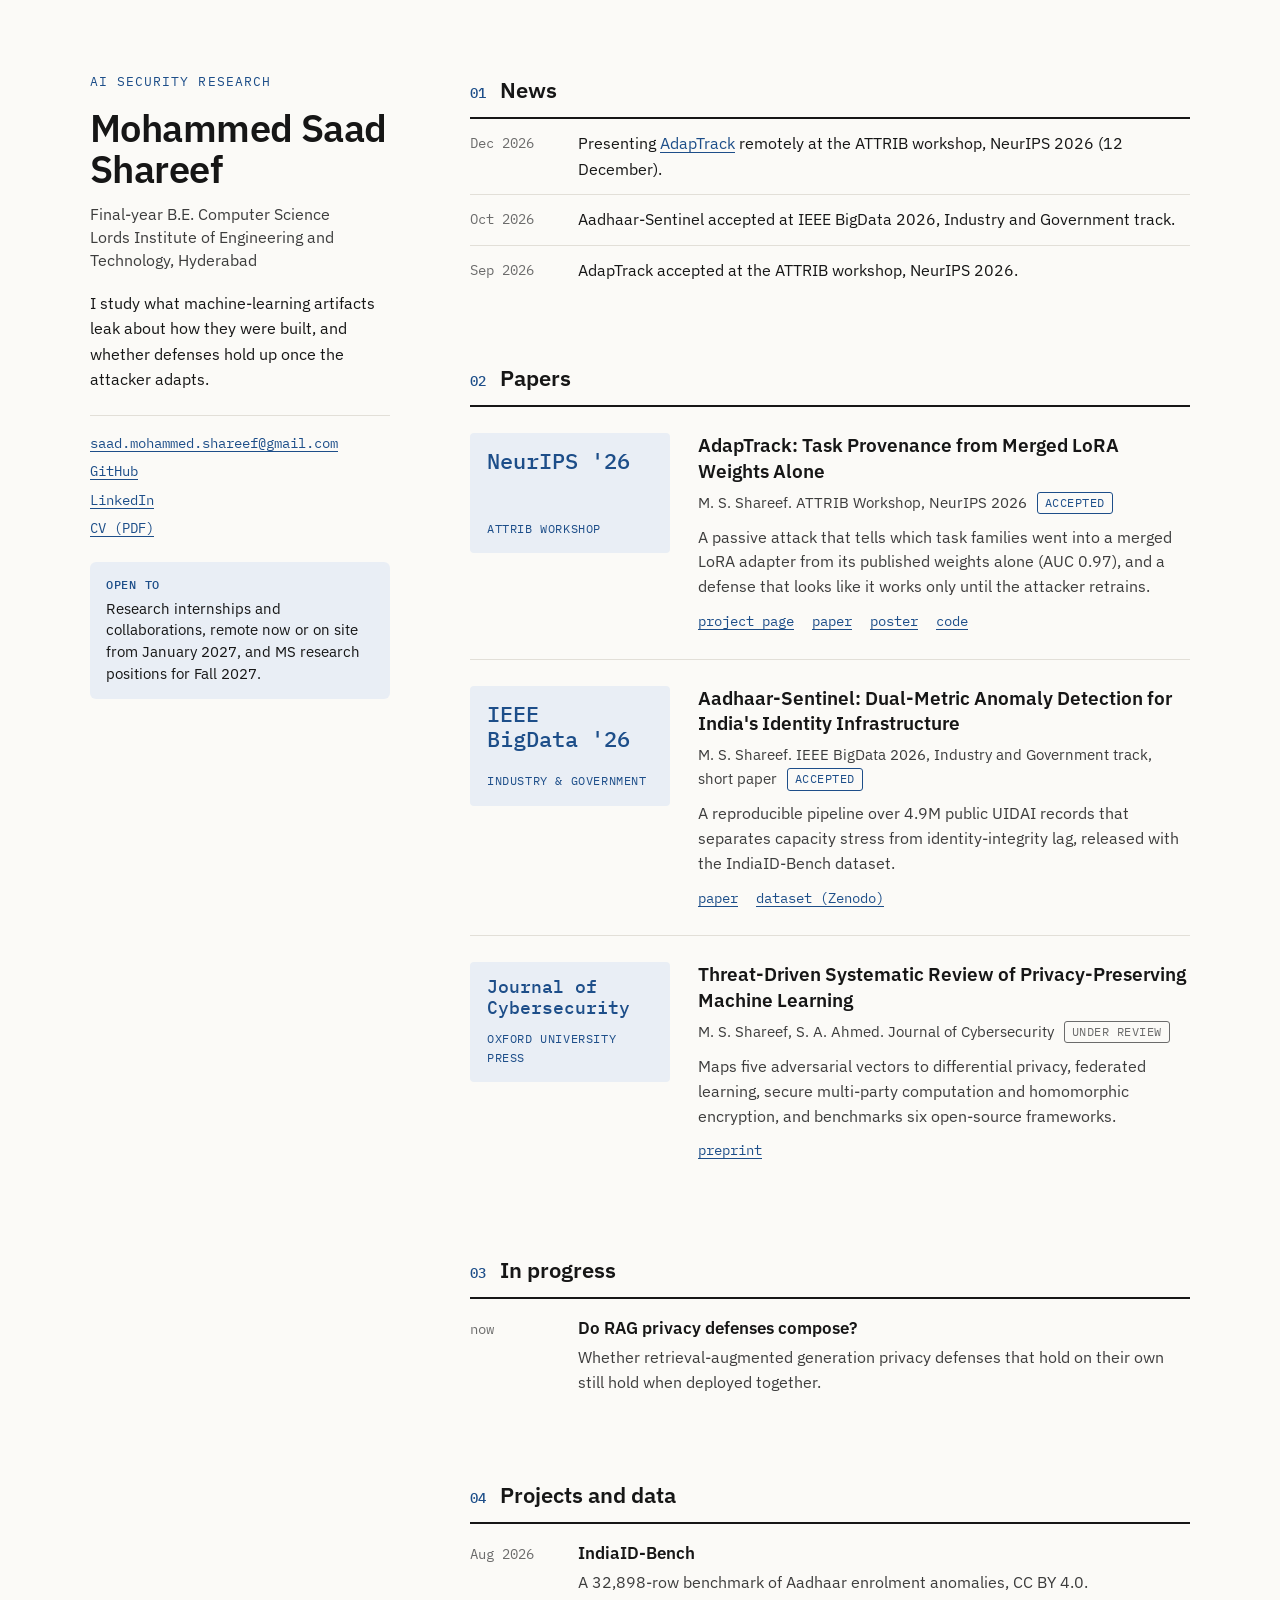
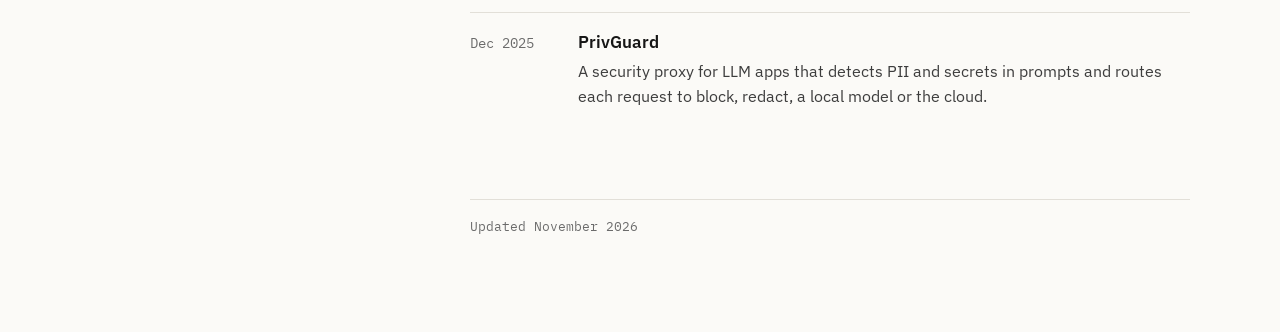
==== commit d90cc660: "Add CV link and update news dates in index.html" ====
--- a/index.html
+++ b/index.html
@@ -22,6 +22,7 @@
 <li><span class="label">Email</span><a href="mailto:saad.mohammed.shareef@gmail.com">saad.mohammed.shareef@gmail.com</a></li>
 <li><span class="label">GitHub</span><a href="https://github.com/saad-research">GitHub</a></li>
 <li><span class="label">LinkedIn</span><a href="https://www.linkedin.com/in/mohammed-saad-shareef/">LinkedIn</a></li>
+<li><span class="label">CV</span><a href="files/cv-mohammed-saad-shareef.pdf">CV (PDF)</a></li>
 </ul>
 <p class="open"><b>Open to</b>Research internships and collaborations, remote now or on site from January 2027, and MS research positions for Fall 2027.</p>
 </aside>
@@ -32,7 +33,7 @@
 <h2><span class="num">01</span>News</h2>
 <ul class="news">
 <li><span class="date">Dec 2026</span><span>Presenting <a href="adaptrack/">AdapTrack</a> remotely at the ATTRIB workshop, NeurIPS 2026 (12 December).</span></li>
-<li><span class="date">2026</span><span>Aadhaar-Sentinel accepted at IEEE BigData 2026, Industry and Government track.</span></li>
+<li><span class="date">Oct 2026</span><span>Aadhaar-Sentinel accepted at IEEE BigData 2026, Industry and Government track.</span></li>
 <li><span class="date">Sep 2026</span><span>AdapTrack accepted at the ATTRIB workshop, NeurIPS 2026.</span></li>
 </ul>
 </section>
@@ -41,7 +42,7 @@
 <h2><span class="num">02</span>Papers</h2>
 
 <article class="paper">
-<a class="thumb" href="adaptrack/"><img src="adaptrack/thumb.png" alt="Bar chart: a defense scores 0.36 against a fixed attacker and 0.88 against a retrained one" width="1200" height="591"></a>
+<a class="thumb type" href="adaptrack/"><span class="big">NeurIPS '26</span><span class="small">ATTRIB Workshop</span></a>
 <div>
 <p class="title"><a href="adaptrack/">AdapTrack: Task Provenance from Merged LoRA Weights Alone</a></p>
 <p class="meta">M. S. Shareef. ATTRIB Workshop, NeurIPS 2026 <span class="tag">Accepted</span></p>
@@ -56,7 +57,7 @@
 <p class="title">Aadhaar-Sentinel: Dual-Metric Anomaly Detection for India's Identity Infrastructure</p>
 <p class="meta">M. S. Shareef. IEEE BigData 2026, Industry and Government track, short paper <span class="tag">Accepted</span></p>
 <p class="desc">A reproducible pipeline over 4.9M public UIDAI records that separates capacity stress from identity-integrity lag, released with the IndiaID-Bench dataset.</p>
-<p class="plinks"><a href="https://doi.org/10.5281/zenodo.21507204">dataset (Zenodo)</a></p>
+<p class="plinks"><a href="files/aadhaar-sentinel-ieee-bigdata-2026.pdf">paper</a><a href="https://doi.org/10.5281/zenodo.21507204">dataset (Zenodo)</a></p>
 </div>
 </article>
 
@@ -66,6 +67,7 @@
 <p class="title">Threat-Driven Systematic Review of Privacy-Preserving Machine Learning</p>
 <p class="meta">M. S. Shareef, S. A. Ahmed. Journal of Cybersecurity <span class="tag pending">Under review</span></p>
 <p class="desc">Maps five adversarial vectors to differential privacy, federated learning, secure multi-party computation and homomorphic encryption, and benchmarks six open-source frameworks.</p>
+<p class="plinks"><a href="files/jocs-ppml-review-preprint.pdf">preprint</a></p>
 </div>
 </article>
 </section>
@@ -84,14 +86,14 @@
 <section>
 <h2><span class="num">04</span>Projects and data</h2>
 <div class="row">
-<span class="date">2026</span>
+<span class="date">Aug 2026</span>
 <div>
 <p class="title"><a href="https://doi.org/10.5281/zenodo.21507204">IndiaID-Bench</a></p>
 <p class="desc">A 32,898-row benchmark of Aadhaar enrolment anomalies, CC BY 4.0.</p>
 </div>
 </div>
 <div class="row">
-<span class="date">2025</span>
+<span class="date">Dec 2025</span>
 <div>
 <p class="title"><a href="https://github.com/saad-research/Privguard_A-Privacy-Gateway-for-LLMs">PrivGuard</a></p>
 <p class="desc">A security proxy for LLM apps that detects PII and secrets in prompts and routes each request to block, redact, a local model or the cloud.</p>
